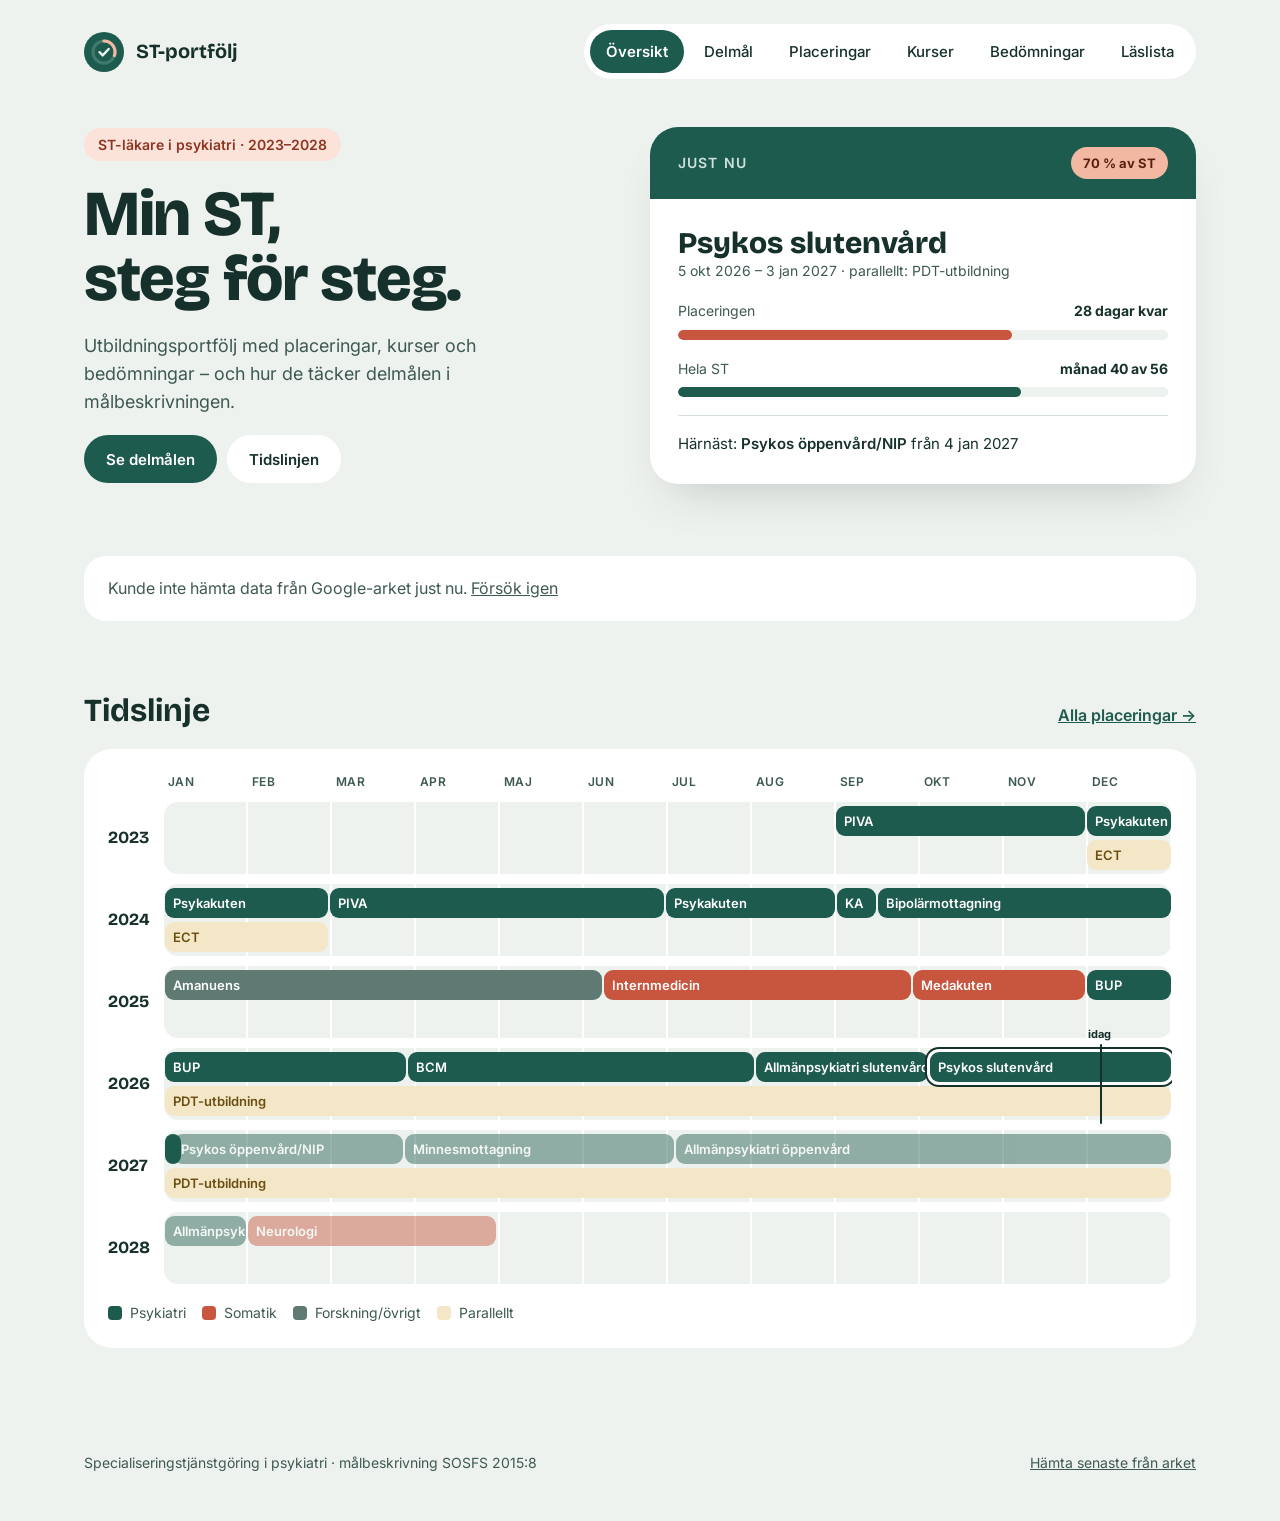
==== v2/index.html @ 81da4381 "Add v2 redesign preview (Salvia, same system as Journal Club) Multi-page site in v2/: Översikt with " ====
<!DOCTYPE html>
<html lang="sv">
<head>
  <meta charset="UTF-8">
  <meta name="viewport" content="width=device-width, initial-scale=1.0">
  <title>ST-portfölj – Psykiatri</title>
  <meta name="description" content="Min ST-portfölj i psykiatri: placeringar, delmål, kurser och bedömningar.">
  <meta name="theme-color" content="#1E5B4F">
  <link rel="icon" href="favicon.svg" type="image/svg+xml">
  <link rel="preconnect" href="https://fonts.googleapis.com">
  <link rel="preconnect" href="https://fonts.gstatic.com" crossorigin>
  <link href="https://fonts.googleapis.com/css2?family=Bricolage+Grotesque:opsz,wght@12..96,500;12..96,700;12..96,800&family=Inter:wght@400;500;600;700&display=swap" rel="stylesheet">
  <link rel="stylesheet" href="styles.css?v=1">
</head>
<body data-page="home">
  <header class="wrap site-header">
    <a class="brand" href="index.html">
      <img src="favicon.svg" width="40" height="40" alt="">
      <span class="brand-name">ST-portfölj</span>
    </a>
    <nav class="nav" aria-label="Huvudmeny">
      <a href="index.html" aria-current="page">Översikt</a>
      <a href="delmal.html">Delmål</a>
      <a href="placeringar.html">Placeringar</a>
      <a href="kurser.html">Kurser</a>
      <a href="bedomningar.html">Bedömningar</a>
      <a href="laslista.html">Läslista</a>
    </nav>
  </header>

  <main class="wrap">
    <section class="hero">
      <div class="hero-text">
        <span class="chip">ST-läkare i psykiatri · 2023–2028</span>
        <h1>Min ST,<br>steg för steg.</h1>
        <p class="lede">Utbildningsportfölj med placeringar, kurser och bedömningar – och hur de täcker delmålen i målbeskrivningen.</p>
        <div class="btn-row">
          <a class="btn btn-primary" href="delmal.html">Se delmålen</a>
          <a class="btn btn-light" href="#tidslinje">Tidslinjen</a>
        </div>
      </div>
      <article class="now-card" id="now-card" aria-live="polite">
        <div class="now-top"><span class="eyebrow">Just nu</span></div>
        <div class="now-body"><div class="skeleton" style="height:120px"></div></div>
      </article>
    </section>

    <section class="stats" id="stats" aria-label="Sammanfattning">
      <div class="stat skeleton" style="height:120px"></div>
      <div class="stat skeleton" style="height:120px"></div>
      <div class="stat skeleton" style="height:120px"></div>
      <div class="stat skeleton" style="height:120px"></div>
    </section>

    <section class="stack" id="tidslinje" aria-labelledby="h-tl">
      <div class="section-head">
        <h2 id="h-tl">Tidslinje</h2>
        <a href="placeringar.html">Alla placeringar →</a>
      </div>
      <div class="timeline-card" id="timeline"></div>
    </section>

    <section class="banner" id="missing" hidden>
      <div>
        <h2>Kvar att täcka</h2>
        <p>Delmål som ännu saknar kopplad placering eller kurs.</p>
        <div class="tags" id="missing-tags"></div>
      </div>
      <a class="btn btn-peach" href="delmal.html">Till delmålen</a>
    </section>
  </main>

  <footer class="wrap site-footer">
    <span>Specialiseringstjänstgöring i psykiatri · målbeskrivning SOSFS 2015:8</span>
    <button class="refresh" type="button" data-refresh>Hämta senaste från arket</button>
  </footer>

  <script src="app.js?v=1"></script>
</body>
</html>
---- v2/styles.css ----
/* ST Portfolio Psykiatri — v2 (samma "Salvia"-system som Journal Club) */
:root {
  --bg: #EEF2EE;
  --surface: #FFFFFF;
  --ink: #16302B;
  --muted: #3E5953;
  --line: #D5E0DA;
  --primary: #1E5B4F;
  --primary-soft: #DCE7E2;
  --coral: #C8553D;
  --coral-soft: #FBE3DA;
  --coral-ink: #8E3420;
  --peach: #F2B8A2;
  --sand: #F4E7C8;
  --sand-ink: #6B4E12;
  --slate: #5F7A73;
  --radius-lg: 28px;
  --radius: 22px;
  --shadow: 0 24px 48px -24px rgba(22, 48, 43, 0.25);
  --font-display: "Bricolage Grotesque", system-ui, sans-serif;
  --font-body: "Inter", system-ui, sans-serif;
}

* { box-sizing: border-box; }
html { -webkit-text-size-adjust: 100%; }
body {
  margin: 0;
  background: var(--bg);
  color: var(--ink);
  font-family: var(--font-body);
  font-size: 16px;
  line-height: 1.55;
}
a { color: var(--primary); }
a:hover { color: var(--ink); }
:focus-visible { outline: 3px solid var(--coral); outline-offset: 2px; border-radius: 6px; }
.wrap { max-width: 1160px; margin: 0 auto; padding: 0 24px; }
h1, h2, h3 { font-family: var(--font-display); line-height: 1.15; margin: 0; }

/* ---------- Header ---------- */
.site-header { padding-top: 24px; display: flex; flex-wrap: wrap; align-items: center; justify-content: space-between; gap: 16px; }
.brand { display: flex; align-items: center; gap: 12px; text-decoration: none; color: var(--ink); }
.brand-name { font-family: var(--font-display); font-weight: 700; font-size: 20px; }
.nav { display: flex; flex-wrap: wrap; gap: 4px; background: var(--surface); padding: 6px; border-radius: 999px; }
.nav a { padding: 10px 16px; border-radius: 999px; text-decoration: none; font-weight: 500; font-size: 15px; color: var(--ink); }
.nav a:hover { background: var(--primary-soft); }
.nav a[aria-current="page"] { background: var(--primary); color: #fff; font-weight: 600; }

main.wrap { padding-top: 48px; padding-bottom: 72px; display: flex; flex-direction: column; gap: 56px; }

/* ---------- Buttons & chips ---------- */
.btn { min-height: 48px; padding: 0 22px; border-radius: 999px; text-decoration: none; font-weight: 600; font-size: 15px; display: inline-flex; align-items: center; gap: 8px; border: 0; cursor: pointer; font-family: inherit; }
.btn-primary { background: var(--primary); color: #fff; }
.btn-primary:hover { background: #174a40; color: #fff; }
.btn-light { background: var(--surface); color: var(--ink); }
.btn-light:hover { background: var(--primary-soft); color: var(--ink); }
.btn-peach { background: var(--peach); color: #3A140A; font-weight: 700; }
.btn-row { display: flex; flex-wrap: wrap; gap: 10px; }

.chip { align-self: flex-start; display: inline-block; padding: 6px 14px; border-radius: 999px; font-weight: 600; font-size: 14px; background: var(--coral-soft); color: var(--coral-ink); }
.tag { display: inline-flex; align-items: center; padding: 3px 10px; border-radius: 999px; font-size: 13px; font-weight: 600; background: var(--primary-soft); color: var(--primary); text-decoration: none; white-space: nowrap; }
.tag.a { background: var(--primary-soft); color: var(--primary); }
.tag.b { background: var(--coral-soft); color: var(--coral-ink); }
.tag.c { background: var(--sand); color: var(--sand-ink); }
.tags { display: flex; flex-wrap: wrap; gap: 6px; }

.status { display: inline-flex; align-items: center; gap: 6px; font-size: 13px; font-weight: 600; padding: 4px 12px; border-radius: 999px; white-space: nowrap; }
.status::before { content: ""; width: 8px; height: 8px; border-radius: 99px; background: currentColor; }
.status.completed { background: var(--primary-soft); color: var(--primary); }
.status.ongoing { background: var(--coral-soft); color: var(--coral-ink); }
.status.planned { background: transparent; color: var(--muted); border: 1.5px dashed #B7C9C1; }

/* ---------- Hero ---------- */
.hero { display: flex; flex-wrap: wrap; gap: 40px; align-items: center; }
.hero-text { flex: 1 1 420px; min-width: 0; display: flex; flex-direction: column; gap: 20px; }
.hero h1 { font-weight: 800; font-size: clamp(44px, 7vw, 64px); line-height: 1.02; letter-spacing: -0.02em; }
.lede { margin: 0; font-size: 18px; color: var(--muted); max-width: 480px; }

.now-card { flex: 1 1 440px; min-width: 0; background: var(--surface); border-radius: var(--radius-lg); overflow: hidden; box-shadow: var(--shadow); }
.now-top { background: var(--primary); color: #fff; padding: 20px 28px; display: flex; justify-content: space-between; align-items: center; gap: 12px; flex-wrap: wrap; }
.eyebrow { font-weight: 600; font-size: 14px; letter-spacing: 0.08em; text-transform: uppercase; color: #CFE3DC; }
.pill { padding: 6px 12px; border-radius: 999px; background: var(--peach); color: #5A1F10; font-weight: 700; font-size: 13px; }
.now-body { padding: 28px; display: flex; flex-direction: column; gap: 18px; }
.now-title { font-family: var(--font-display); font-weight: 800; font-size: 30px; line-height: 1.1; }
.meta { font-size: 14px; color: var(--muted); }
.bar { height: 10px; border-radius: 99px; background: var(--bg); overflow: hidden; }
.bar > span { display: block; height: 100%; border-radius: 99px; background: var(--primary); }
.bar.coral > span { background: var(--coral); }
.bar-label { display: flex; justify-content: space-between; font-size: 14px; color: var(--muted); margin-bottom: 8px; gap: 12px; }
.bar-label strong { color: var(--ink); }
.next-up { border-top: 1px solid var(--line); padding-top: 16px; font-size: 15px; }
.next-up strong { font-weight: 600; }

/* ---------- Stats ---------- */
.stats { display: grid; grid-template-columns: repeat(auto-fit, minmax(200px, 1fr)); gap: 16px; }
.stat { background: var(--surface); border-radius: var(--radius); padding: 22px; text-decoration: none; color: var(--ink); display: flex; flex-direction: column; gap: 6px; transition: transform .15s ease; }
a.stat:hover { transform: translateY(-2px); color: var(--ink); }
.stat-num { font-family: var(--font-display); font-weight: 800; font-size: 40px; line-height: 1; }
.stat-num small { font-size: 20px; color: var(--muted); font-weight: 700; }
.stat-label { font-weight: 600; }
.stat-sub { font-size: 14px; color: var(--muted); }

/* ---------- Sections ---------- */
.section-head { display: flex; justify-content: space-between; align-items: baseline; flex-wrap: wrap; gap: 12px; }
.section-head h2 { font-weight: 700; font-size: 32px; }
.section-head a { font-weight: 600; }
.stack { display: flex; flex-direction: column; gap: 20px; }

/* ---------- Timeline ---------- */
.timeline-card { background: var(--surface); border-radius: var(--radius-lg); padding: 24px; }
.tl-scroll { overflow-x: auto; -webkit-overflow-scrolling: touch; }
.tl { min-width: 760px; display: grid; grid-template-columns: 56px 1fr; row-gap: 10px; }
.tl-months { display: grid; grid-template-columns: repeat(12, 1fr); font-size: 12px; font-weight: 600; color: var(--muted); text-transform: uppercase; letter-spacing: .04em; }
.tl-months span { padding-left: 4px; }
.tl-year { font-family: var(--font-display); font-weight: 700; font-size: 17px; align-self: center; }
.tl-row { position: relative; height: 72px; border-radius: 14px; background: repeating-linear-gradient(90deg, var(--bg) 0, var(--bg) calc(100% / 12 - 2px), transparent calc(100% / 12 - 2px), transparent calc(100% / 12)); }
.tl-bar { position: absolute; height: 30px; border-radius: 9px; padding: 0 8px; display: flex; align-items: center; font-size: 13px; font-weight: 600; color: #fff; white-space: nowrap; overflow: hidden; text-overflow: ellipsis; }
.tl-bar.lane-0 { top: 4px; }
.tl-bar.lane-1 { top: 38px; }
.tl-bar.psyk { background: var(--primary); }
.tl-bar.somatik { background: var(--coral); }
.tl-bar.ovrigt { background: var(--slate); }
.tl-bar.parallell { background: var(--sand); color: var(--sand-ink); }
.tl-bar.future { opacity: .45; }
.tl-bar.current { box-shadow: 0 0 0 3px var(--surface), 0 0 0 5px var(--ink); opacity: 1; }
.tl-today { position: absolute; top: -4px; bottom: -4px; width: 2px; background: var(--ink); border-radius: 2px; }
.tl-today::after { content: "idag"; position: absolute; top: -18px; left: -12px; font-size: 11px; font-weight: 700; color: var(--ink); }
.legend { display: flex; flex-wrap: wrap; gap: 16px; margin-top: 18px; font-size: 14px; color: var(--muted); }
.legend span { display: inline-flex; align-items: center; gap: 8px; }
.legend i { width: 14px; height: 14px; border-radius: 4px; display: inline-block; }

/* ---------- Page heads & toolbar ---------- */
.page-head { display: flex; flex-direction: column; gap: 10px; }
.page-head h1 { font-weight: 800; font-size: clamp(36px, 5vw, 52px); letter-spacing: -0.02em; }
.page-head p { margin: 0; color: var(--muted); font-size: 17px; max-width: 640px; }
.toolbar { display: flex; flex-wrap: wrap; gap: 12px; align-items: center; }
.search { flex: 1 1 320px; min-width: 0; display: flex; align-items: center; gap: 10px; background: var(--surface); border-radius: 999px; padding: 0 18px; min-height: 52px; color: var(--muted); }
.search input { flex: 1 1 auto; min-width: 0; border: 0; outline: none; font: inherit; color: var(--ink); background: transparent; }
.filters { display: flex; flex-wrap: wrap; gap: 8px; }
.filter { min-height: 44px; padding: 0 18px; border-radius: 999px; border: 0; background: var(--surface); color: var(--ink); font: inherit; font-weight: 500; font-size: 15px; cursor: pointer; }
.filter[aria-pressed="true"] { background: var(--primary); color: #fff; font-weight: 600; }
.filter .n { opacity: .7; margin-left: 4px; font-weight: 500; }

/* ---------- Item list ---------- */
.list { list-style: none; margin: 0; padding: 0; display: flex; flex-direction: column; gap: 12px; }
.item { background: var(--surface); border-radius: var(--radius); padding: 20px 24px; display: flex; flex-wrap: wrap; gap: 12px 24px; align-items: center; }
.item.planned { background: transparent; border: 2px dashed #C3D3CC; }
.item-when { flex: 0 0 150px; display: flex; flex-direction: column; gap: 6px; align-items: flex-start; }
.item-when .date { font-family: var(--font-display); font-weight: 700; font-size: 16px; line-height: 1.25; }
.item-main { flex: 1 1 360px; min-width: 0; display: flex; flex-direction: column; gap: 6px; }
.item-title { font-weight: 700; font-size: 17px; line-height: 1.35; }
.item-sub { font-size: 14px; color: var(--muted); }
.item-note { font-size: 14px; color: var(--muted); font-style: italic; }
.item-link { flex: 0 0 auto; }
.type { display: inline-block; font-size: 12px; font-weight: 700; letter-spacing: .06em; text-transform: uppercase; color: var(--coral-ink); }

/* ---------- Delmål ---------- */
.goal-grid { display: grid; grid-template-columns: repeat(auto-fit, minmax(300px, 1fr)); gap: 16px; }
.goal { background: var(--surface); border-radius: var(--radius); padding: 24px; display: flex; flex-direction: column; gap: 12px; scroll-margin-top: 24px; }
.goal.uncovered { background: transparent; border: 2px dashed #C3D3CC; }
.goal:target { box-shadow: 0 0 0 3px var(--coral); }
.goal-head { display: flex; gap: 14px; align-items: flex-start; }
.code { flex: 0 0 auto; width: 52px; height: 52px; border-radius: 16px; display: flex; align-items: center; justify-content: center; font-family: var(--font-display); font-weight: 800; font-size: 19px; text-transform: lowercase; }
.code.a { background: var(--primary-soft); color: var(--primary); }
.code.b { background: var(--coral-soft); color: var(--coral-ink); }
.code.c { background: var(--sand); color: var(--sand-ink); }
.goal-title { font-family: var(--font-display); font-weight: 700; font-size: 19px; line-height: 1.25; }
.goal-desc { margin: 0; font-size: 15px; color: var(--muted); }
.goal-desc.clamp { display: -webkit-box; -webkit-line-clamp: 4; -webkit-box-orient: vertical; overflow: hidden; }
.more { align-self: flex-start; background: none; border: 0; padding: 0; font: inherit; font-size: 14px; font-weight: 600; color: var(--primary); cursor: pointer; text-decoration: underline; }
.cover { display: flex; flex-direction: column; gap: 6px; }
.cover-label { font-size: 12px; font-weight: 700; letter-spacing: .06em; text-transform: uppercase; color: var(--muted); }
.cover .tags .tag { background: var(--bg); color: var(--ink); font-weight: 500; }
.progress-group { display: grid; grid-template-columns: repeat(auto-fit, minmax(220px, 1fr)); gap: 16px; }
.progress-card { background: var(--surface); border-radius: var(--radius); padding: 20px 22px; }

/* ---------- Banner ---------- */
.banner { background: var(--ink); color: var(--bg); border-radius: var(--radius-lg); padding: 40px; display: flex; flex-wrap: wrap; gap: 24px 32px; justify-content: space-between; align-items: center; }
.banner h2 { font-weight: 700; font-size: 28px; }
.banner p { margin: 8px 0 0; color: #C3D6CF; }
.banner > div { flex: 1 1 360px; }
.banner .tags { margin-top: 16px; }
.banner .tag { background: rgba(255,255,255,.12); color: #fff; }
.banner .tag:hover { background: var(--peach); color: #3A140A; }

.skeleton { background: linear-gradient(90deg, #e3eae6 0%, #f1f5f2 50%, #e3eae6 100%); background-size: 200% 100%; animation: shimmer 1.4s infinite; border-radius: 10px; color: transparent !important; }
@keyframes shimmer { to { background-position: -200% 0; } }
@media (prefers-reduced-motion: reduce) { .skeleton { animation: none; } a.stat { transition: none; } }
.notice { color: var(--muted); background: var(--surface); border-radius: var(--radius); padding: 20px 24px; }
[hidden] { display: none !important; }
.sr-only { position: absolute; width: 1px; height: 1px; overflow: hidden; clip: rect(0 0 0 0); white-space: nowrap; }

/* ---------- Footer ---------- */
.site-footer { padding: 32px 24px 48px; display: flex; flex-wrap: wrap; justify-content: space-between; gap: 12px; font-size: 14px; color: var(--muted); }
.site-footer a { color: var(--muted); }
.refresh { background: none; border: 0; padding: 0; font: inherit; color: var(--muted); text-decoration: underline; cursor: pointer; }

@media (max-width: 600px) {
  .wrap { padding: 0 16px; }
  main.wrap { padding-top: 32px; gap: 44px; }
  .nav { width: 100%; flex-wrap: nowrap; overflow-x: auto; scrollbar-width: none; }
  .nav::-webkit-scrollbar { display: none; }
  .nav a { padding: 9px 14px; font-size: 14px; white-space: nowrap; flex: 0 0 auto; }
  .now-body, .banner { padding: 24px; }
  .section-head h2 { font-size: 26px; }
  .item-when { flex-basis: 100%; flex-direction: row; align-items: center; justify-content: space-between; }
  .timeline-card { padding: 16px; }
  .stats { grid-template-columns: 1fr 1fr; gap: 12px; }
  .stat { padding: 18px; }
  .stat-num { font-size: 34px; }
}
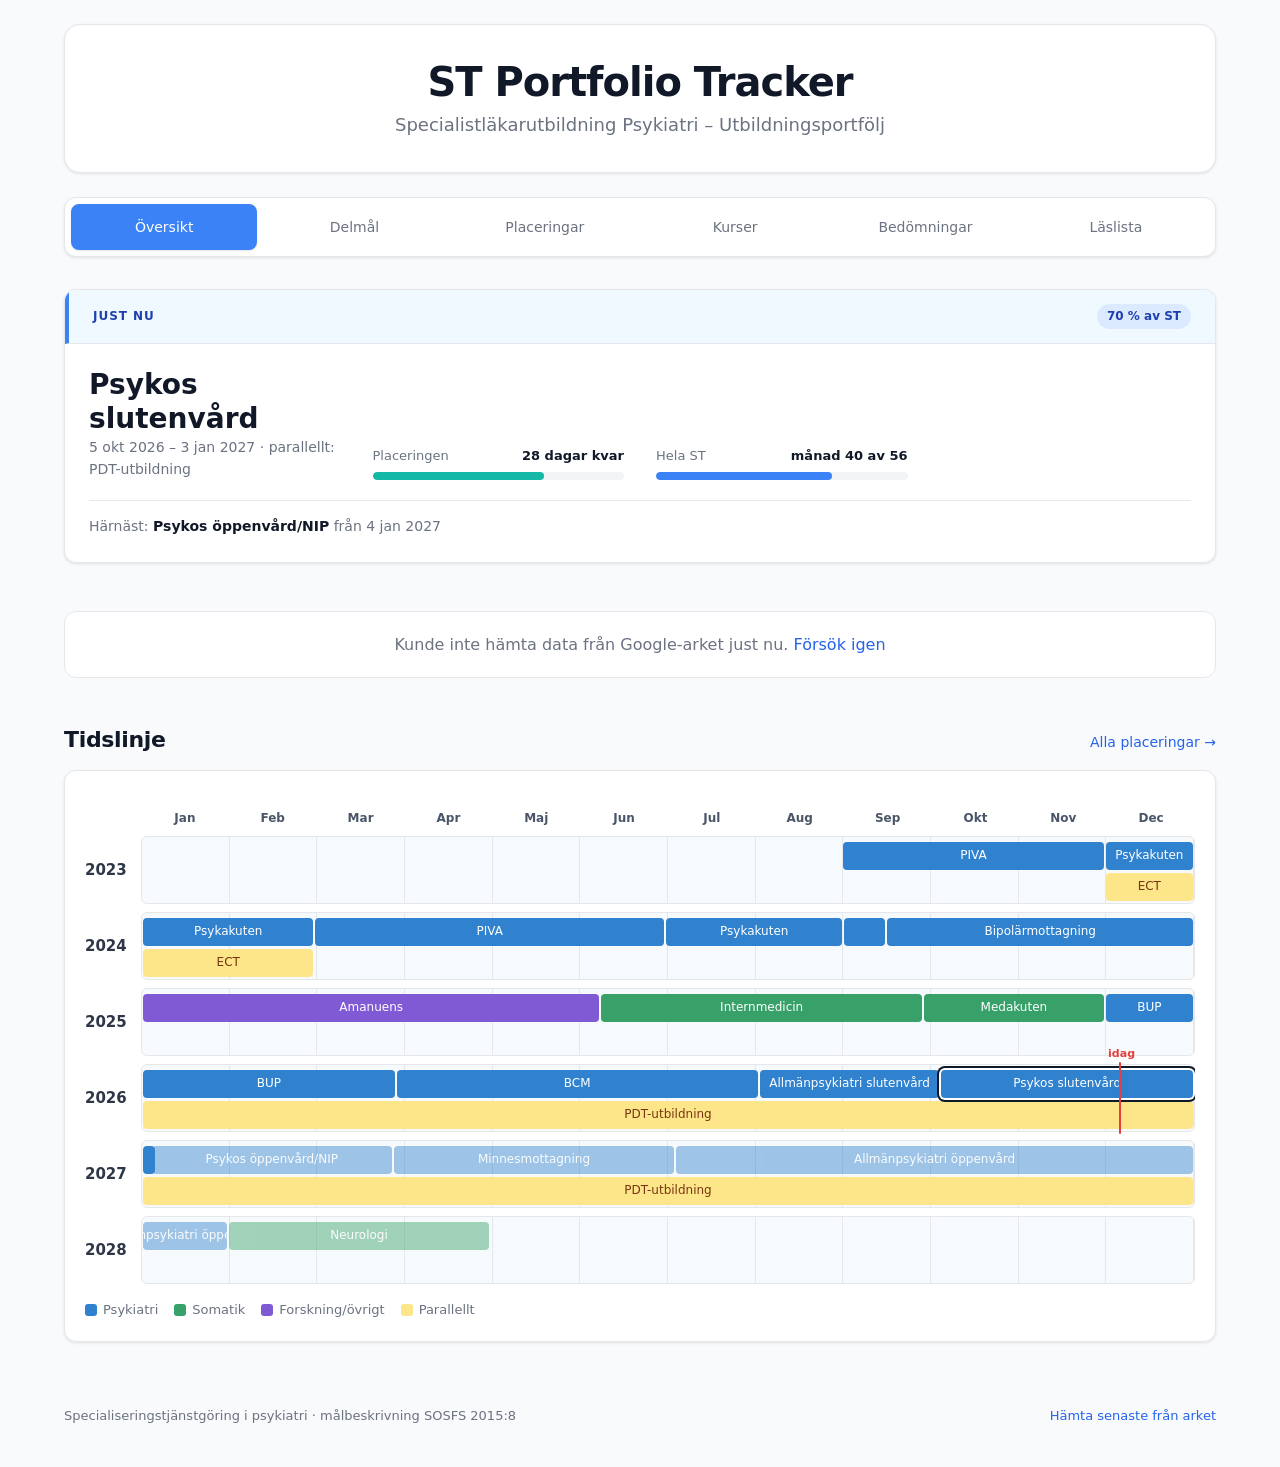
==== commit 39017d3a: "v2: original look, sheet-driven timeline, date-based status - Back to the original colours and layou" ====
--- a/v2/index.html
+++ b/v2/index.html
@@ -5,19 +5,16 @@
   <meta name="viewport" content="width=device-width, initial-scale=1.0">
   <title>ST-portfölj – Psykiatri</title>
   <meta name="description" content="Min ST-portfölj i psykiatri: placeringar, delmål, kurser och bedömningar.">
-  <meta name="theme-color" content="#1E5B4F">
+  <meta name="theme-color" content="#3b82f6">
   <link rel="icon" href="favicon.svg" type="image/svg+xml">
-  <link rel="preconnect" href="https://fonts.googleapis.com">
-  <link rel="preconnect" href="https://fonts.gstatic.com" crossorigin>
-  <link href="https://fonts.googleapis.com/css2?family=Bricolage+Grotesque:opsz,wght@12..96,500;12..96,700;12..96,800&family=Inter:wght@400;500;600;700&display=swap" rel="stylesheet">
-  <link rel="stylesheet" href="styles.css?v=1">
+  <link rel="stylesheet" href="styles.css?v=2">
 </head>
 <body data-page="home">
-  <header class="wrap site-header">
-    <a class="brand" href="index.html">
-      <img src="favicon.svg" width="40" height="40" alt="">
-      <span class="brand-name">ST-portfölj</span>
-    </a>
+  <div class="wrap">
+    <header class="site-header">
+      <h1><a href="index.html">ST Portfolio Tracker</a></h1>
+      <p>Specialistläkarutbildning Psykiatri – Utbildningsportfölj</p>
+    </header>
     <nav class="nav" aria-label="Huvudmeny">
       <a href="index.html" aria-current="page">Översikt</a>
       <a href="delmal.html">Delmål</a>
@@ -26,24 +23,13 @@
       <a href="bedomningar.html">Bedömningar</a>
       <a href="laslista.html">Läslista</a>
     </nav>
-  </header>
+  </div>
 
   <main class="wrap">
-    <section class="hero">
-      <div class="hero-text">
-        <span class="chip">ST-läkare i psykiatri · 2023–2028</span>
-        <h1>Min ST,<br>steg för steg.</h1>
-        <p class="lede">Utbildningsportfölj med placeringar, kurser och bedömningar – och hur de täcker delmålen i målbeskrivningen.</p>
-        <div class="btn-row">
-          <a class="btn btn-primary" href="delmal.html">Se delmålen</a>
-          <a class="btn btn-light" href="#tidslinje">Tidslinjen</a>
-        </div>
-      </div>
       <article class="now-card" id="now-card" aria-live="polite">
         <div class="now-top"><span class="eyebrow">Just nu</span></div>
         <div class="now-body"><div class="skeleton" style="height:120px"></div></div>
       </article>
-    </section>
 
     <section class="stats" id="stats" aria-label="Sammanfattning">
       <div class="stat skeleton" style="height:120px"></div>
@@ -66,7 +52,7 @@
         <p>Delmål som ännu saknar kopplad placering eller kurs.</p>
         <div class="tags" id="missing-tags"></div>
       </div>
-      <a class="btn btn-peach" href="delmal.html">Till delmålen</a>
+      <a class="btn" href="delmal.html">Till delmålen</a>
     </section>
   </main>
 
@@ -75,6 +61,6 @@
     <button class="refresh" type="button" data-refresh>Hämta senaste från arket</button>
   </footer>
 
-  <script src="app.js?v=1"></script>
+  <script src="app.js?v=2"></script>
 </body>
 </html>
--- a/v2/styles.css
+++ b/v2/styles.css
@@ -1,211 +1,233 @@
-/* ST Portfolio Psykiatri — v2 (samma "Salvia"-system som Journal Club) */
+/* ST Portfolio Tracker – Psykiatri · v2 (originalets färger och enkelhet) */
 :root {
-  --bg: #EEF2EE;
-  --surface: #FFFFFF;
-  --ink: #16302B;
-  --muted: #3E5953;
-  --line: #D5E0DA;
-  --primary: #1E5B4F;
-  --primary-soft: #DCE7E2;
-  --coral: #C8553D;
-  --coral-soft: #FBE3DA;
-  --coral-ink: #8E3420;
-  --peach: #F2B8A2;
-  --sand: #F4E7C8;
-  --sand-ink: #6B4E12;
-  --slate: #5F7A73;
-  --radius-lg: 28px;
-  --radius: 22px;
-  --shadow: 0 24px 48px -24px rgba(22, 48, 43, 0.25);
-  --font-display: "Bricolage Grotesque", system-ui, sans-serif;
-  --font-body: "Inter", system-ui, sans-serif;
+  --bg: #f8fafc;
+  --surface: #ffffff;
+  --ink: #111827;
+  --text: #1f2937;
+  --muted: #6b7280;
+  --line: #e5e7eb;
+  --line-strong: #d1d5db;
+  --soft: #f3f4f6;
+  --blue: #3b82f6;
+  --blue-dark: #2563eb;
+  --blue-soft: #dbeafe;
+  --blue-tint: #f0f9ff;
+  --blue-ink: #1e40af;
+  --a: #64748b; --a-bg: #f1f5f9; --a-ink: #334155;
+  --b: #14b8a6; --b-bg: #f0fdfa; --b-ink: #0f766e;
+  --c: #f97316; --c-bg: #fef7ed; --c-ink: #c2410c;
+  --done-bg: #d1fae5; --done-ink: #065f46;
+  --plan-bg: #fef3c7; --plan-ink: #92400e;
+  --shadow: 0 1px 3px rgba(0, 0, 0, 0.1);
+  --radius: 12px;
 }
 
 * { box-sizing: border-box; }
 html { -webkit-text-size-adjust: 100%; }
 body {
   margin: 0;
+  font-family: -apple-system, BlinkMacSystemFont, "Segoe UI", system-ui, sans-serif;
+  line-height: 1.6;
+  color: var(--text);
   background: var(--bg);
-  color: var(--ink);
-  font-family: var(--font-body);
-  font-size: 16px;
-  line-height: 1.55;
-}
-a { color: var(--primary); }
-a:hover { color: var(--ink); }
-:focus-visible { outline: 3px solid var(--coral); outline-offset: 2px; border-radius: 6px; }
-.wrap { max-width: 1160px; margin: 0 auto; padding: 0 24px; }
-h1, h2, h3 { font-family: var(--font-display); line-height: 1.15; margin: 0; }
-
-/* ---------- Header ---------- */
-.site-header { padding-top: 24px; display: flex; flex-wrap: wrap; align-items: center; justify-content: space-between; gap: 16px; }
-.brand { display: flex; align-items: center; gap: 12px; text-decoration: none; color: var(--ink); }
-.brand-name { font-family: var(--font-display); font-weight: 700; font-size: 20px; }
-.nav { display: flex; flex-wrap: wrap; gap: 4px; background: var(--surface); padding: 6px; border-radius: 999px; }
-.nav a { padding: 10px 16px; border-radius: 999px; text-decoration: none; font-weight: 500; font-size: 15px; color: var(--ink); }
-.nav a:hover { background: var(--primary-soft); }
-.nav a[aria-current="page"] { background: var(--primary); color: #fff; font-weight: 600; }
-
-main.wrap { padding-top: 48px; padding-bottom: 72px; display: flex; flex-direction: column; gap: 56px; }
-
-/* ---------- Buttons & chips ---------- */
-.btn { min-height: 48px; padding: 0 22px; border-radius: 999px; text-decoration: none; font-weight: 600; font-size: 15px; display: inline-flex; align-items: center; gap: 8px; border: 0; cursor: pointer; font-family: inherit; }
-.btn-primary { background: var(--primary); color: #fff; }
-.btn-primary:hover { background: #174a40; color: #fff; }
-.btn-light { background: var(--surface); color: var(--ink); }
-.btn-light:hover { background: var(--primary-soft); color: var(--ink); }
-.btn-peach { background: var(--peach); color: #3A140A; font-weight: 700; }
-.btn-row { display: flex; flex-wrap: wrap; gap: 10px; }
-
-.chip { align-self: flex-start; display: inline-block; padding: 6px 14px; border-radius: 999px; font-weight: 600; font-size: 14px; background: var(--coral-soft); color: var(--coral-ink); }
-.tag { display: inline-flex; align-items: center; padding: 3px 10px; border-radius: 999px; font-size: 13px; font-weight: 600; background: var(--primary-soft); color: var(--primary); text-decoration: none; white-space: nowrap; }
-.tag.a { background: var(--primary-soft); color: var(--primary); }
-.tag.b { background: var(--coral-soft); color: var(--coral-ink); }
-.tag.c { background: var(--sand); color: var(--sand-ink); }
-.tags { display: flex; flex-wrap: wrap; gap: 6px; }
-
-.status { display: inline-flex; align-items: center; gap: 6px; font-size: 13px; font-weight: 600; padding: 4px 12px; border-radius: 999px; white-space: nowrap; }
-.status::before { content: ""; width: 8px; height: 8px; border-radius: 99px; background: currentColor; }
-.status.completed { background: var(--primary-soft); color: var(--primary); }
-.status.ongoing { background: var(--coral-soft); color: var(--coral-ink); }
-.status.planned { background: transparent; color: var(--muted); border: 1.5px dashed #B7C9C1; }
-
-/* ---------- Hero ---------- */
-.hero { display: flex; flex-wrap: wrap; gap: 40px; align-items: center; }
-.hero-text { flex: 1 1 420px; min-width: 0; display: flex; flex-direction: column; gap: 20px; }
-.hero h1 { font-weight: 800; font-size: clamp(44px, 7vw, 64px); line-height: 1.02; letter-spacing: -0.02em; }
-.lede { margin: 0; font-size: 18px; color: var(--muted); max-width: 480px; }
-
-.now-card { flex: 1 1 440px; min-width: 0; background: var(--surface); border-radius: var(--radius-lg); overflow: hidden; box-shadow: var(--shadow); }
-.now-top { background: var(--primary); color: #fff; padding: 20px 28px; display: flex; justify-content: space-between; align-items: center; gap: 12px; flex-wrap: wrap; }
-.eyebrow { font-weight: 600; font-size: 14px; letter-spacing: 0.08em; text-transform: uppercase; color: #CFE3DC; }
-.pill { padding: 6px 12px; border-radius: 999px; background: var(--peach); color: #5A1F10; font-weight: 700; font-size: 13px; }
-.now-body { padding: 28px; display: flex; flex-direction: column; gap: 18px; }
-.now-title { font-family: var(--font-display); font-weight: 800; font-size: 30px; line-height: 1.1; }
+}
+a { color: var(--blue-dark); }
+:focus-visible { outline: 3px solid rgba(59, 130, 246, 0.45); outline-offset: 2px; border-radius: 6px; }
+h1, h2, h3 { margin: 0; color: var(--ink); line-height: 1.25; letter-spacing: -0.015em; }
+.wrap { max-width: 1200px; margin: 0 auto; padding: 0 24px; }
+.card-base, .site-header, .nav, .now-card, .stat, .timeline-card, .item, .goal, .progress-card, .notice, .search {
+  background: var(--surface);
+  border: 1px solid var(--line);
+  border-radius: var(--radius);
+  box-shadow: var(--shadow);
+}
+
+/* ---------- Header + tabs ---------- */
+.site-header { margin-top: 24px; padding: 32px; text-align: center; border-radius: 16px; }
+.site-header h1 { font-size: 2.5rem; font-weight: 700; letter-spacing: -0.025em; }
+.site-header p { margin: 4px 0 0; color: var(--muted); font-size: 1.125rem; }
+.site-header a { color: inherit; text-decoration: none; }
+
+.nav { margin-top: 24px; display: flex; gap: 4px; padding: 6px; }
+.nav a {
+  flex: 1; padding: 12px 16px; text-align: center; border-radius: 8px;
+  text-decoration: none; font-weight: 500; font-size: 14px; color: var(--muted);
+  transition: background .2s ease, color .2s ease; white-space: nowrap;
+}
+.nav a:hover { background: var(--soft); color: #374151; }
+.nav a[aria-current="page"] { background: var(--blue); color: #fff; box-shadow: 0 1px 2px rgba(0,0,0,.1); }
+
+main.wrap { padding-top: 32px; padding-bottom: 56px; display: flex; flex-direction: column; gap: 32px; }
+
+/* ---------- Badges & tags ---------- */
+.tags { display: flex; flex-wrap: wrap; gap: 4px; }
+.tag {
+  display: inline-block; padding: 2px 8px; border-radius: 4px; font-size: 12px; font-weight: 500;
+  background: var(--soft); border: 1px solid var(--line-strong); color: #374151; text-decoration: none; white-space: nowrap;
+}
+.tag.a { background: var(--a-bg); border-color: var(--a); color: var(--a-ink); }
+.tag.b { background: var(--b-bg); border-color: var(--b); color: var(--b-ink); }
+.tag.c { background: var(--c-bg); border-color: var(--c); color: var(--c-ink); }
+a.tag:hover { filter: brightness(0.96); }
+
+.status { display: inline-block; font-size: 12px; font-weight: 600; padding: 3px 10px; border-radius: 999px; border: 1px solid; white-space: nowrap; }
+.status.completed { background: var(--done-bg); color: var(--done-ink); border-color: #a7f3d0; }
+.status.ongoing { background: var(--blue-soft); color: var(--blue-ink); border-color: #bfdbfe; }
+.status.planned { background: var(--plan-bg); color: var(--plan-ink); border-color: #fde68a; }
+
+.type-badge { display: inline-block; align-self: flex-start; padding: 2px 10px; border-radius: 16px; font-size: 11px; font-weight: 600; text-transform: uppercase; letter-spacing: .03em; background: var(--soft); color: #374151; }
+.type-sit-in, .type-kurs { background: #dbeafe; color: #1e40af; }
+.type-casebaseddiscussion, .type-cbd, .type-fallbeskrivning { background: #ede9fe; color: #6b21a8; }
+.type-360grader, .type-riktlinje, .type-guideline { background: #d1fae5; color: #065f46; }
+.type-specialistkollegium { background: #fef3c7; color: #92400e; }
+.type-bok { background: #fef2f2; color: #991b1b; }
+.type-podd, .type-podcast { background: #f0fdf4; color: #14532d; }
+.type-substack { background: #ffedd5; color: #9a3412; }
+.type-blog, .type-blogg { background: #e0e7ff; color: #3730a3; }
+.type-artikel, .type-forskningsartikel { background: #cffafe; color: #164e63; }
+.type-video { background: #fefce8; color: #854d0e; }
+.type-tidskrift { background: #f3e8ff; color: #6b21a8; }
+
+.btn { display: inline-flex; align-items: center; gap: 6px; min-height: 36px; padding: 0 14px; border-radius: 6px; background: var(--blue); color: #fff; font-size: 13px; font-weight: 500; text-decoration: none; white-space: nowrap; }
+.btn:hover { background: var(--blue-dark); color: #fff; }
+
+/* ---------- Översikt ---------- */
+.now-card { overflow: hidden; }
+.now-top { display: flex; justify-content: space-between; align-items: center; gap: 12px; padding: 14px 24px; background: var(--blue-tint); border-bottom: 1px solid var(--line); border-left: 4px solid var(--blue); }
+.eyebrow { font-size: 12px; font-weight: 700; letter-spacing: .08em; text-transform: uppercase; color: var(--blue-ink); }
+.pill { padding: 3px 10px; border-radius: 999px; background: var(--blue-soft); color: var(--blue-ink); font-weight: 600; font-size: 12px; }
+.now-body { padding: 24px; display: grid; grid-template-columns: repeat(auto-fit, minmax(240px, 1fr)); gap: 20px 32px; align-items: end; }
+.now-title { font-size: 1.75rem; font-weight: 700; color: var(--ink); line-height: 1.2; }
 .meta { font-size: 14px; color: var(--muted); }
-.bar { height: 10px; border-radius: 99px; background: var(--bg); overflow: hidden; }
-.bar > span { display: block; height: 100%; border-radius: 99px; background: var(--primary); }
-.bar.coral > span { background: var(--coral); }
-.bar-label { display: flex; justify-content: space-between; font-size: 14px; color: var(--muted); margin-bottom: 8px; gap: 12px; }
-.bar-label strong { color: var(--ink); }
-.next-up { border-top: 1px solid var(--line); padding-top: 16px; font-size: 15px; }
-.next-up strong { font-weight: 600; }
-
-/* ---------- Stats ---------- */
+.bar { height: 8px; border-radius: 99px; background: var(--soft); overflow: hidden; }
+.bar > span { display: block; height: 100%; border-radius: 99px; background: var(--blue); }
+.bar.alt > span { background: var(--b); }
+.bar.a > span { background: var(--a); }
+.bar.b > span { background: var(--b); }
+.bar.c > span { background: var(--c); }
+.bar-label { display: flex; justify-content: space-between; gap: 12px; font-size: 13px; color: var(--muted); margin-bottom: 6px; }
+.bar-label strong { color: var(--ink); font-weight: 600; }
+.next-up { grid-column: 1 / -1; border-top: 1px solid var(--line); padding-top: 14px; font-size: 14px; color: var(--muted); }
+.next-up strong { color: var(--ink); }
+
 .stats { display: grid; grid-template-columns: repeat(auto-fit, minmax(200px, 1fr)); gap: 16px; }
-.stat { background: var(--surface); border-radius: var(--radius); padding: 22px; text-decoration: none; color: var(--ink); display: flex; flex-direction: column; gap: 6px; transition: transform .15s ease; }
-a.stat:hover { transform: translateY(-2px); color: var(--ink); }
-.stat-num { font-family: var(--font-display); font-weight: 800; font-size: 40px; line-height: 1; }
-.stat-num small { font-size: 20px; color: var(--muted); font-weight: 700; }
-.stat-label { font-weight: 600; }
-.stat-sub { font-size: 14px; color: var(--muted); }
-
-/* ---------- Sections ---------- */
+.stat { padding: 20px; text-align: center; text-decoration: none; color: var(--text); display: flex; flex-direction: column; gap: 2px; transition: border-color .2s ease, transform .2s ease; }
+a.stat:hover { border-color: var(--blue); transform: translateY(-1px); }
+.stat-num { font-size: 2.5rem; font-weight: 700; color: var(--ink); line-height: 1.1; }
+.stat-num small { font-size: 1.1rem; color: var(--muted); font-weight: 600; }
+.stat-label { font-size: 14px; font-weight: 600; color: #374151; }
+.stat-sub { font-size: 13px; color: var(--muted); }
+
 .section-head { display: flex; justify-content: space-between; align-items: baseline; flex-wrap: wrap; gap: 12px; }
-.section-head h2 { font-weight: 700; font-size: 32px; }
-.section-head a { font-weight: 600; }
-.stack { display: flex; flex-direction: column; gap: 20px; }
-
-/* ---------- Timeline ---------- */
-.timeline-card { background: var(--surface); border-radius: var(--radius-lg); padding: 24px; }
-.tl-scroll { overflow-x: auto; -webkit-overflow-scrolling: touch; }
-.tl { min-width: 760px; display: grid; grid-template-columns: 56px 1fr; row-gap: 10px; }
-.tl-months { display: grid; grid-template-columns: repeat(12, 1fr); font-size: 12px; font-weight: 600; color: var(--muted); text-transform: uppercase; letter-spacing: .04em; }
-.tl-months span { padding-left: 4px; }
-.tl-year { font-family: var(--font-display); font-weight: 700; font-size: 17px; align-self: center; }
-.tl-row { position: relative; height: 72px; border-radius: 14px; background: repeating-linear-gradient(90deg, var(--bg) 0, var(--bg) calc(100% / 12 - 2px), transparent calc(100% / 12 - 2px), transparent calc(100% / 12)); }
-.tl-bar { position: absolute; height: 30px; border-radius: 9px; padding: 0 8px; display: flex; align-items: center; font-size: 13px; font-weight: 600; color: #fff; white-space: nowrap; overflow: hidden; text-overflow: ellipsis; }
-.tl-bar.lane-0 { top: 4px; }
-.tl-bar.lane-1 { top: 38px; }
-.tl-bar.psyk { background: var(--primary); }
-.tl-bar.somatik { background: var(--coral); }
-.tl-bar.ovrigt { background: var(--slate); }
-.tl-bar.parallell { background: var(--sand); color: var(--sand-ink); }
+.section-head h2 { font-size: 1.375rem; font-weight: 700; }
+.section-head a { font-size: 14px; font-weight: 500; text-decoration: none; }
+.stack { display: flex; flex-direction: column; gap: 16px; }
+
+/* ---------- Tidslinje ---------- */
+.timeline-card { padding: 20px; }
+.tl-scroll { overflow-x: auto; -webkit-overflow-scrolling: touch; padding-top: 18px; }
+.tl { min-width: 760px; display: grid; grid-template-columns: 56px 1fr; row-gap: 8px; }
+.tl-months { display: grid; grid-template-columns: repeat(12, 1fr); font-size: 12px; font-weight: 600; color: #4a5568; }
+.tl-months span { text-align: center; text-transform: capitalize; }
+.tl-year { font-weight: 600; font-size: 15px; color: #2d3748; align-self: center; }
+.tl-row { position: relative; height: 68px; border-radius: 6px; background: repeating-linear-gradient(90deg, #f7fafc 0, #f7fafc calc(100% / 12 - 1px), var(--line) calc(100% / 12 - 1px), var(--line) calc(100% / 12)); border: 1px solid var(--line); }
+.tl-bar { position: absolute; height: 28px; border-radius: 4px; padding: 0 6px; display: flex; align-items: center; justify-content: center; font-size: 12px; font-weight: 500; color: #fff; white-space: nowrap; overflow: hidden; text-overflow: ellipsis; }
+.tl-bar.lane-0 { top: 5px; }
+.tl-bar.lane-1 { top: 36px; }
+.tl-bar.psyk, .sw-psyk { background: #3182ce; }
+.tl-bar.somatik, .sw-somatik { background: #38a169; }
+.tl-bar.ovrigt, .sw-ovrigt { background: #805ad5; }
+.tl-bar.parallell, .sw-parallell { background: #fde68a; color: #78350f; }
 .tl-bar.future { opacity: .45; }
-.tl-bar.current { box-shadow: 0 0 0 3px var(--surface), 0 0 0 5px var(--ink); opacity: 1; }
-.tl-today { position: absolute; top: -4px; bottom: -4px; width: 2px; background: var(--ink); border-radius: 2px; }
-.tl-today::after { content: "idag"; position: absolute; top: -18px; left: -12px; font-size: 11px; font-weight: 700; color: var(--ink); }
-.legend { display: flex; flex-wrap: wrap; gap: 16px; margin-top: 18px; font-size: 14px; color: var(--muted); }
-.legend span { display: inline-flex; align-items: center; gap: 8px; }
-.legend i { width: 14px; height: 14px; border-radius: 4px; display: inline-block; }
-
-/* ---------- Page heads & toolbar ---------- */
-.page-head { display: flex; flex-direction: column; gap: 10px; }
-.page-head h1 { font-weight: 800; font-size: clamp(36px, 5vw, 52px); letter-spacing: -0.02em; }
-.page-head p { margin: 0; color: var(--muted); font-size: 17px; max-width: 640px; }
+.tl-bar.current { opacity: 1; box-shadow: 0 0 0 2px #fff, 0 0 0 4px var(--ink); }
+.tl-today { position: absolute; top: -3px; bottom: -3px; width: 2px; background: #e53e3e; border-radius: 2px; }
+.tl-today::after { content: "idag"; position: absolute; top: -17px; left: -11px; font-size: 11px; font-weight: 700; color: #e53e3e; }
+.legend { display: flex; flex-wrap: wrap; gap: 16px; margin-top: 16px; font-size: 13px; color: var(--muted); }
+.legend span { display: inline-flex; align-items: center; gap: 6px; }
+.legend i { width: 12px; height: 12px; border-radius: 3px; display: inline-block; }
+
+/* ---------- Sidrubrik + verktygsrad ---------- */
+.page-head { background: var(--blue-tint); border-left: 4px solid var(--blue); border-radius: 8px; padding: 14px 18px; color: var(--blue-ink); font-size: 14px; }
+.page-head h1 { display: none; }
+.page-head p { margin: 0; }
 .toolbar { display: flex; flex-wrap: wrap; gap: 12px; align-items: center; }
-.search { flex: 1 1 320px; min-width: 0; display: flex; align-items: center; gap: 10px; background: var(--surface); border-radius: 999px; padding: 0 18px; min-height: 52px; color: var(--muted); }
-.search input { flex: 1 1 auto; min-width: 0; border: 0; outline: none; font: inherit; color: var(--ink); background: transparent; }
-.filters { display: flex; flex-wrap: wrap; gap: 8px; }
-.filter { min-height: 44px; padding: 0 18px; border-radius: 999px; border: 0; background: var(--surface); color: var(--ink); font: inherit; font-weight: 500; font-size: 15px; cursor: pointer; }
-.filter[aria-pressed="true"] { background: var(--primary); color: #fff; font-weight: 600; }
-.filter .n { opacity: .7; margin-left: 4px; font-weight: 500; }
-
-/* ---------- Item list ---------- */
-.list { list-style: none; margin: 0; padding: 0; display: flex; flex-direction: column; gap: 12px; }
-.item { background: var(--surface); border-radius: var(--radius); padding: 20px 24px; display: flex; flex-wrap: wrap; gap: 12px 24px; align-items: center; }
-.item.planned { background: transparent; border: 2px dashed #C3D3CC; }
-.item-when { flex: 0 0 150px; display: flex; flex-direction: column; gap: 6px; align-items: flex-start; }
-.item-when .date { font-family: var(--font-display); font-weight: 700; font-size: 16px; line-height: 1.25; }
-.item-main { flex: 1 1 360px; min-width: 0; display: flex; flex-direction: column; gap: 6px; }
-.item-title { font-weight: 700; font-size: 17px; line-height: 1.35; }
+.search { flex: 1 1 280px; min-width: 0; display: flex; align-items: center; gap: 8px; padding: 0 14px; min-height: 44px; color: var(--muted); box-shadow: none; border-color: var(--line-strong); border-radius: 8px; }
+.search:focus-within { border-color: var(--blue); box-shadow: 0 0 0 3px rgba(59,130,246,.1); }
+.search input { flex: 1 1 auto; min-width: 0; border: 0; outline: none; font: inherit; font-size: 14px; color: var(--text); background: transparent; }
+.filters { display: flex; flex-wrap: wrap; gap: 6px; }
+.filter { min-height: 40px; padding: 0 14px; border-radius: 8px; border: 1px solid var(--line-strong); background: var(--surface); color: #374151; font: inherit; font-size: 14px; font-weight: 500; cursor: pointer; }
+.filter:hover { background: var(--soft); }
+.filter[aria-pressed="true"] { background: var(--blue); border-color: var(--blue); color: #fff; }
+.filter .n { opacity: .75; margin-left: 4px; font-weight: 400; }
+
+/* ---------- Listor ---------- */
+.list { list-style: none; margin: 0; padding: 0; display: flex; flex-direction: column; gap: 10px; }
+.item { padding: 16px 20px; display: flex; flex-wrap: wrap; gap: 10px 24px; align-items: center; box-shadow: none; }
+.item:hover { border-color: var(--line-strong); }
+.item.planned { background: #fcfcfd; }
+.item-when { flex: 0 0 170px; display: flex; flex-direction: column; gap: 6px; align-items: flex-start; }
+.item-when .date { font-size: 14px; font-weight: 600; color: #374151; line-height: 1.35; }
+.item-main { flex: 1 1 360px; min-width: 0; display: flex; flex-direction: column; gap: 4px; }
+.item-title { font-weight: 600; font-size: 16px; color: var(--ink); line-height: 1.35; }
 .item-sub { font-size: 14px; color: var(--muted); }
-.item-note { font-size: 14px; color: var(--muted); font-style: italic; }
+.item-note { font-size: 13px; color: var(--muted); }
+.nocert { align-self: flex-start; font-size: 12px; font-weight: 600; color: #b45309; background: #fffbeb; border: 1px solid #fde68a; border-radius: 4px; padding: 1px 8px; }
 .item-link { flex: 0 0 auto; }
-.type { display: inline-block; font-size: 12px; font-weight: 700; letter-spacing: .06em; text-transform: uppercase; color: var(--coral-ink); }
 
 /* ---------- Delmål ---------- */
-.goal-grid { display: grid; grid-template-columns: repeat(auto-fit, minmax(300px, 1fr)); gap: 16px; }
-.goal { background: var(--surface); border-radius: var(--radius); padding: 24px; display: flex; flex-direction: column; gap: 12px; scroll-margin-top: 24px; }
-.goal.uncovered { background: transparent; border: 2px dashed #C3D3CC; }
-.goal:target { box-shadow: 0 0 0 3px var(--coral); }
-.goal-head { display: flex; gap: 14px; align-items: flex-start; }
-.code { flex: 0 0 auto; width: 52px; height: 52px; border-radius: 16px; display: flex; align-items: center; justify-content: center; font-family: var(--font-display); font-weight: 800; font-size: 19px; text-transform: lowercase; }
-.code.a { background: var(--primary-soft); color: var(--primary); }
-.code.b { background: var(--coral-soft); color: var(--coral-ink); }
-.code.c { background: var(--sand); color: var(--sand-ink); }
-.goal-title { font-family: var(--font-display); font-weight: 700; font-size: 19px; line-height: 1.25; }
-.goal-desc { margin: 0; font-size: 15px; color: var(--muted); }
-.goal-desc.clamp { display: -webkit-box; -webkit-line-clamp: 4; -webkit-box-orient: vertical; overflow: hidden; }
-.more { align-self: flex-start; background: none; border: 0; padding: 0; font: inherit; font-size: 14px; font-weight: 600; color: var(--primary); cursor: pointer; text-decoration: underline; }
-.cover { display: flex; flex-direction: column; gap: 6px; }
-.cover-label { font-size: 12px; font-weight: 700; letter-spacing: .06em; text-transform: uppercase; color: var(--muted); }
-.cover .tags .tag { background: var(--bg); color: var(--ink); font-weight: 500; }
-.progress-group { display: grid; grid-template-columns: repeat(auto-fit, minmax(220px, 1fr)); gap: 16px; }
-.progress-card { background: var(--surface); border-radius: var(--radius); padding: 20px 22px; }
+.progress-group { display: grid; grid-template-columns: repeat(auto-fit, minmax(240px, 1fr)); gap: 16px; }
+.progress-card { padding: 16px 20px; }
+.goal-grid { display: grid; grid-template-columns: repeat(auto-fill, minmax(340px, 1fr)); gap: 16px; }
+.goal { padding: 20px; display: flex; flex-direction: column; gap: 10px; border-left: 4px solid var(--line-strong); scroll-margin-top: 24px; transition: box-shadow .2s ease; }
+.goal:hover { box-shadow: 0 4px 12px rgba(0,0,0,.08); }
+.goal.cat-a { border-left-color: var(--a); }
+.goal.cat-b { border-left-color: var(--b); }
+.goal.cat-c { border-left-color: var(--c); }
+.goal:target { box-shadow: 0 0 0 3px rgba(59,130,246,.35); }
+.goal-head { display: flex; gap: 12px; align-items: flex-start; }
+.code { flex: 0 0 auto; min-width: 40px; padding: 4px 8px; border-radius: 6px; text-align: center; font-weight: 700; font-size: 14px; color: #fff; }
+.code.a { background: var(--a); }
+.code.b { background: var(--b); }
+.code.c { background: var(--c); }
+.goal-title { font-weight: 600; font-size: 16px; color: var(--ink); line-height: 1.35; }
+.goal-desc { margin: 0; font-size: 14px; color: #4b5563; }
+.goal-desc.clamp { display: -webkit-box; -webkit-line-clamp: 3; -webkit-box-orient: vertical; overflow: hidden; }
+.more { align-self: flex-start; background: none; border: 0; padding: 0; font: inherit; font-size: 13px; font-weight: 500; color: var(--blue-dark); cursor: pointer; }
+.cover { display: flex; flex-direction: column; gap: 4px; border-top: 1px solid var(--soft); padding-top: 10px; }
+.cover-label { font-size: 11px; font-weight: 600; letter-spacing: .05em; text-transform: uppercase; color: var(--muted); }
+.goal .status { align-self: flex-start; }
 
 /* ---------- Banner ---------- */
-.banner { background: var(--ink); color: var(--bg); border-radius: var(--radius-lg); padding: 40px; display: flex; flex-wrap: wrap; gap: 24px 32px; justify-content: space-between; align-items: center; }
-.banner h2 { font-weight: 700; font-size: 28px; }
-.banner p { margin: 8px 0 0; color: #C3D6CF; }
-.banner > div { flex: 1 1 360px; }
-.banner .tags { margin-top: 16px; }
-.banner .tag { background: rgba(255,255,255,.12); color: #fff; }
-.banner .tag:hover { background: var(--peach); color: #3A140A; }
-
-.skeleton { background: linear-gradient(90deg, #e3eae6 0%, #f1f5f2 50%, #e3eae6 100%); background-size: 200% 100%; animation: shimmer 1.4s infinite; border-radius: 10px; color: transparent !important; }
+.banner { background: var(--plan-bg); border: 1px solid #fde68a; border-radius: var(--radius); padding: 20px 24px; display: flex; flex-wrap: wrap; gap: 16px 24px; justify-content: space-between; align-items: center; color: var(--plan-ink); }
+.banner h2 { font-size: 1.125rem; color: var(--plan-ink); }
+.banner p { margin: 2px 0 10px; font-size: 14px; }
+.banner > div { flex: 1 1 320px; }
+
+.skeleton { background: linear-gradient(90deg, #eef1f5 0%, #f8fafc 50%, #eef1f5 100%) !important; background-size: 200% 100% !important; animation: shimmer 1.4s infinite; border-color: transparent !important; box-shadow: none !important; }
 @keyframes shimmer { to { background-position: -200% 0; } }
-@media (prefers-reduced-motion: reduce) { .skeleton { animation: none; } a.stat { transition: none; } }
-.notice { color: var(--muted); background: var(--surface); border-radius: var(--radius); padding: 20px 24px; }
+@media (prefers-reduced-motion: reduce) { .skeleton { animation: none; } * { transition: none !important; } }
+.notice { padding: 20px; color: var(--muted); text-align: center; box-shadow: none; }
 [hidden] { display: none !important; }
 .sr-only { position: absolute; width: 1px; height: 1px; overflow: hidden; clip: rect(0 0 0 0); white-space: nowrap; }
 
-/* ---------- Footer ---------- */
-.site-footer { padding: 32px 24px 48px; display: flex; flex-wrap: wrap; justify-content: space-between; gap: 12px; font-size: 14px; color: var(--muted); }
-.site-footer a { color: var(--muted); }
-.refresh { background: none; border: 0; padding: 0; font: inherit; color: var(--muted); text-decoration: underline; cursor: pointer; }
-
-@media (max-width: 600px) {
+/* ---------- Sidfot ---------- */
+.site-footer { padding: 8px 24px 40px; display: flex; flex-wrap: wrap; justify-content: space-between; gap: 12px; font-size: 13px; color: var(--muted); }
+.refresh { background: none; border: 0; padding: 0; font: inherit; color: var(--blue-dark); cursor: pointer; }
+
+@media (max-width: 768px) {
   .wrap { padding: 0 16px; }
-  main.wrap { padding-top: 32px; gap: 44px; }
-  .nav { width: 100%; flex-wrap: nowrap; overflow-x: auto; scrollbar-width: none; }
+  .site-header { padding: 24px 16px; }
+  .site-header h1 { font-size: 1.75rem; }
+  .site-header p { font-size: 1rem; }
+  .nav { overflow-x: auto; scrollbar-width: none; }
   .nav::-webkit-scrollbar { display: none; }
-  .nav a { padding: 9px 14px; font-size: 14px; white-space: nowrap; flex: 0 0 auto; }
-  .now-body, .banner { padding: 24px; }
-  .section-head h2 { font-size: 26px; }
-  .item-when { flex-basis: 100%; flex-direction: row; align-items: center; justify-content: space-between; }
-  .timeline-card { padding: 16px; }
+  .nav a { flex: 0 0 auto; padding: 10px 14px; }
+  main.wrap { padding-top: 24px; gap: 24px; }
   .stats { grid-template-columns: 1fr 1fr; gap: 12px; }
-  .stat { padding: 18px; }
-  .stat-num { font-size: 34px; }
-}
+  .stat { padding: 16px 12px; }
+  .stat-num { font-size: 2rem; }
+  .item-when { flex-basis: 100%; flex-direction: row; justify-content: space-between; align-items: center; }
+  .goal-grid { grid-template-columns: 1fr; }
+  .timeline-card { padding: 14px; }
+  .now-body { padding: 20px; }
+}
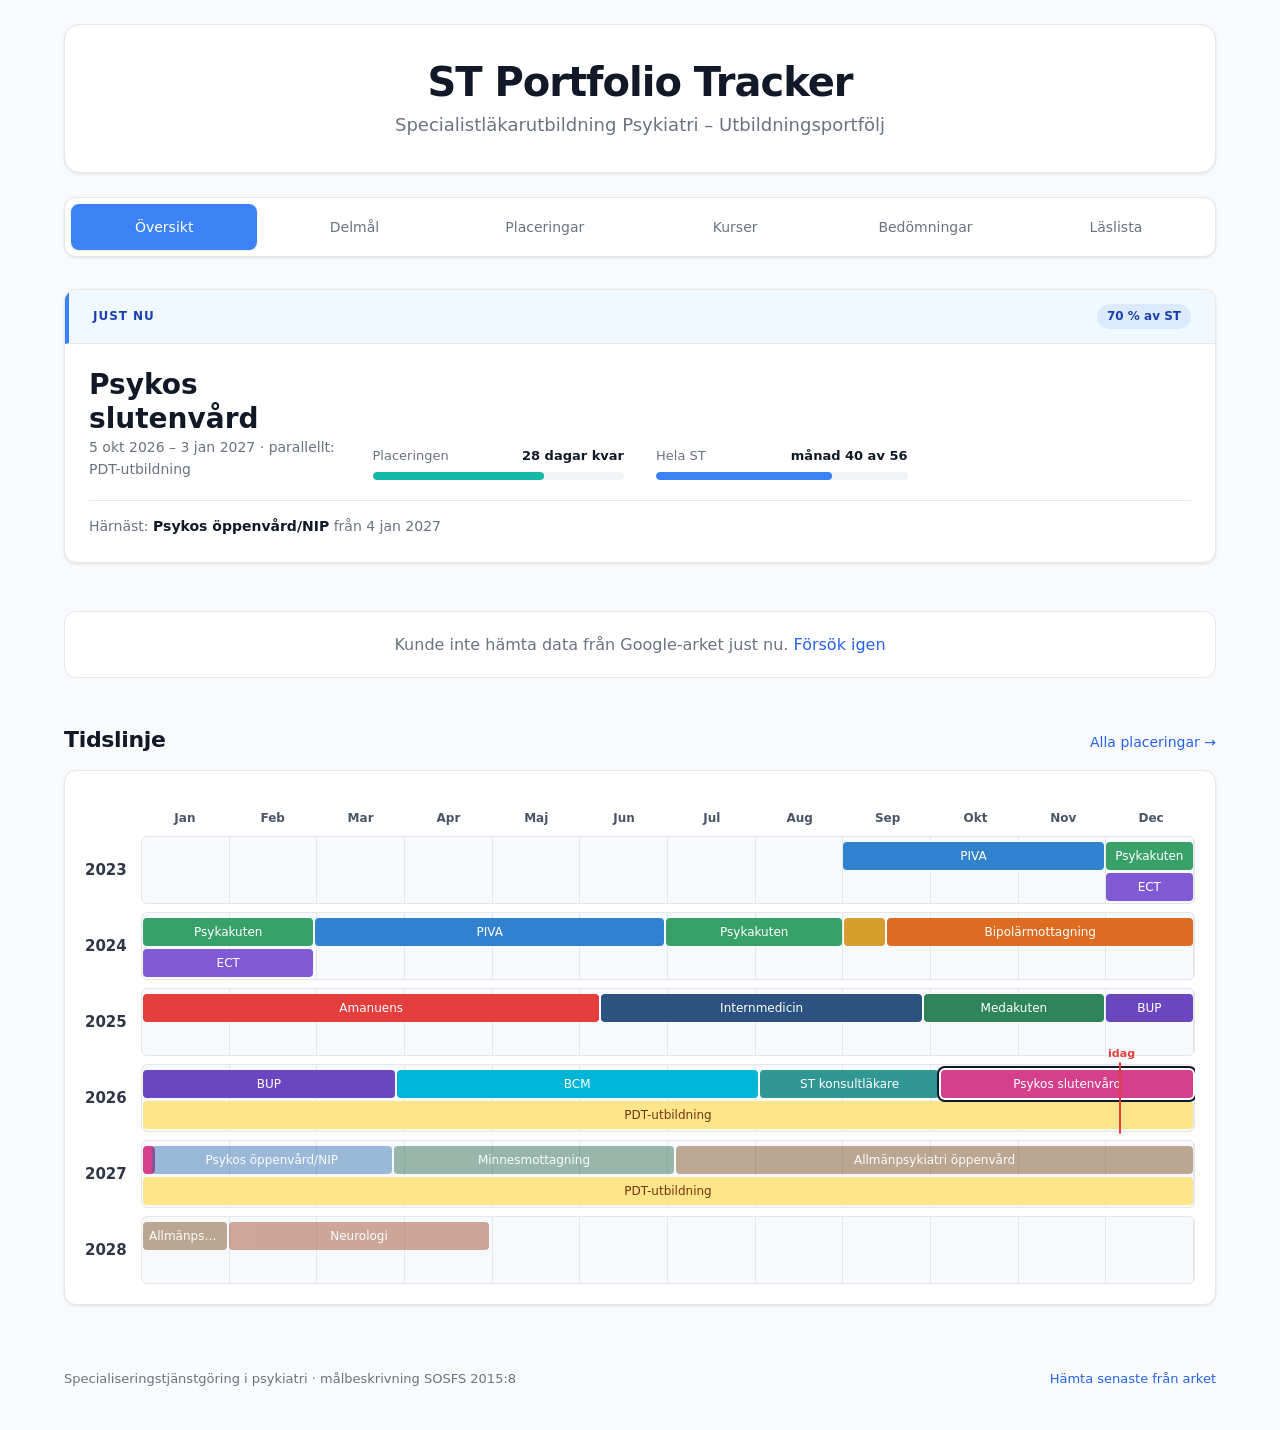
==== commit 83a87fd7: "v2: multicoloured timeline, one colour per placement as in the original Co-Authored-By: Claude Opus " ====
--- a/v2/index.html
+++ b/v2/index.html
@@ -7,7 +7,7 @@
   <meta name="description" content="Min ST-portfölj i psykiatri: placeringar, delmål, kurser och bedömningar.">
   <meta name="theme-color" content="#3b82f6">
   <link rel="icon" href="favicon.svg" type="image/svg+xml">
-  <link rel="stylesheet" href="styles.css?v=2">
+  <link rel="stylesheet" href="styles.css?v=3">
 </head>
 <body data-page="home">
   <div class="wrap">
@@ -61,6 +61,6 @@
     <button class="refresh" type="button" data-refresh>Hämta senaste från arket</button>
   </footer>
 
-  <script src="app.js?v=2"></script>
+  <script src="app.js?v=3"></script>
 </body>
 </html>
--- a/v2/styles.css
+++ b/v2/styles.css
@@ -131,7 +131,7 @@
 .tl-months span { text-align: center; text-transform: capitalize; }
 .tl-year { font-weight: 600; font-size: 15px; color: #2d3748; align-self: center; }
 .tl-row { position: relative; height: 68px; border-radius: 6px; background: repeating-linear-gradient(90deg, #f7fafc 0, #f7fafc calc(100% / 12 - 1px), var(--line) calc(100% / 12 - 1px), var(--line) calc(100% / 12)); border: 1px solid var(--line); }
-.tl-bar { position: absolute; height: 28px; border-radius: 4px; padding: 0 6px; display: flex; align-items: center; justify-content: center; font-size: 12px; font-weight: 500; color: #fff; white-space: nowrap; overflow: hidden; text-overflow: ellipsis; }
+.tl-bar { position: absolute; height: 28px; line-height: 28px; text-align: center; border-radius: 4px; padding: 0 6px; display: block; font-size: 12px; font-weight: 500; color: #fff; white-space: nowrap; overflow: hidden; text-overflow: ellipsis; }
 .tl-bar.lane-0 { top: 5px; }
 .tl-bar.lane-1 { top: 36px; }
 .tl-bar.psyk, .sw-psyk { background: #3182ce; }
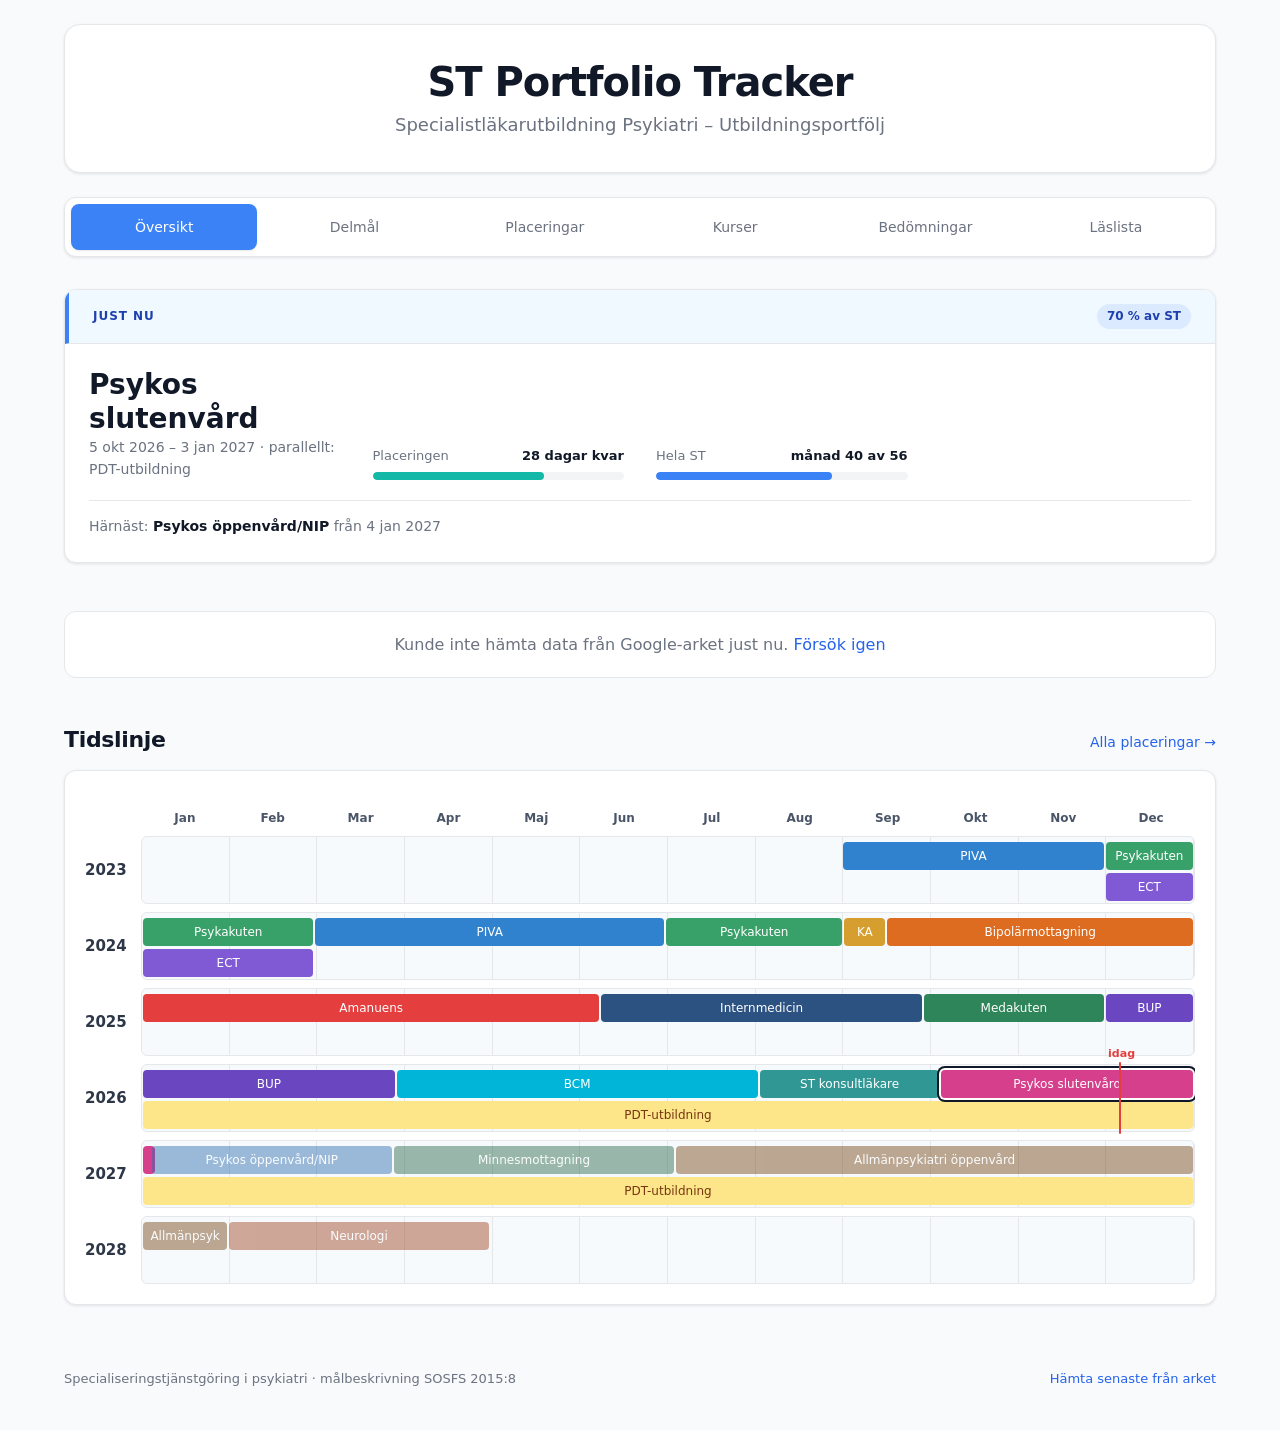
==== commit 5a145013: "v2: short labels on narrow timeline bars (KA for Kvalitetsarbete) Co-Authored-By: Claude Opus 5.5 <n" ====
--- a/v2/index.html
+++ b/v2/index.html
@@ -61,6 +61,6 @@
     <button class="refresh" type="button" data-refresh>Hämta senaste från arket</button>
   </footer>
 
-  <script src="app.js?v=3"></script>
+  <script src="app.js?v=4"></script>
 </body>
 </html>
